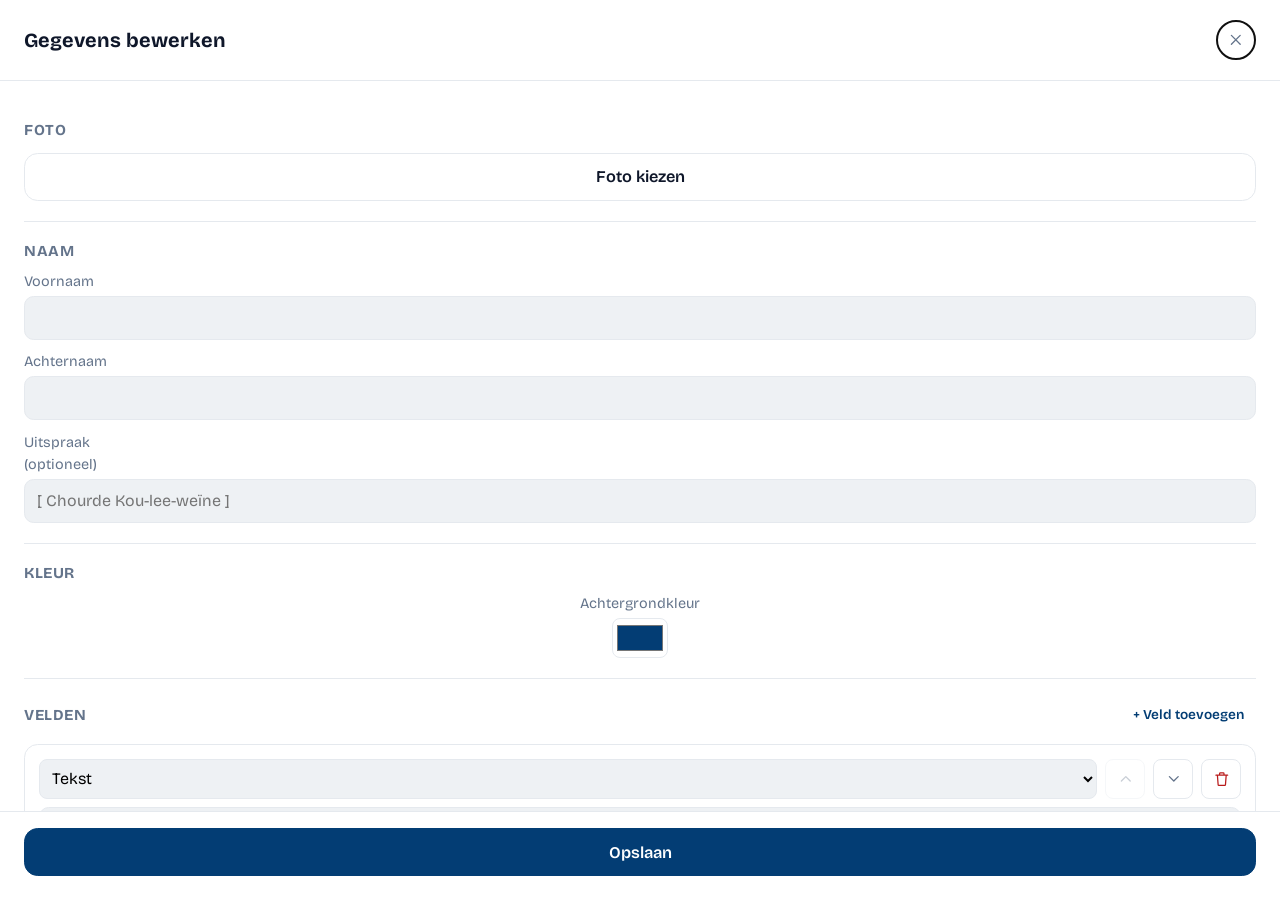
==== index.html @ f45f4175 "Add an "App installeren" ghost button below the edit button Uses the standard beforeinstallprompt fl" ====
<!doctype html>
<html lang="nl">
<head>
  <meta charset="utf-8" />
  <meta name="viewport" content="width=device-width, initial-scale=1, viewport-fit=cover" />
  <title>Visitekaartje</title>
  <meta name="description" content="Digitaal visitekaartje" />

  <meta name="theme-color" content="#ffffff" />

  <link rel="manifest" href="./manifest.webmanifest" />
  <link rel="icon" href="./assets/icons/icon-192.png" />
  <link rel="apple-touch-icon" href="./assets/icons/icon-192.png" />
  <meta name="apple-mobile-web-app-capable" content="yes" />
  <meta name="apple-mobile-web-app-status-bar-style" content="black-translucent" />
  <meta name="apple-mobile-web-app-title" content="Visitekaartje" />

  <link rel="stylesheet" href="./assets/styles.css" />
</head>
<body>
  <main class="card">
    <section class="photo">
      <img id="card-photo" class="photo-img" alt="" hidden />
      <div id="photo-placeholder" class="photo-placeholder"></div>
      <svg class="photo-wave" viewBox="0 0 360 91" preserveAspectRatio="none" aria-hidden="true">
        <path d="M170.84 32.4365C112.559 51.308 37.5 49.4563 0 32.4365V90.4563H360V10.9644C307.5 -16.0437 231 12.9562 170.84 32.4365Z" fill="currentColor"/>
      </svg>
      <button id="btn-open-qr" class="icon-tile-btn" type="button" aria-label="Toon QR-code"></button>
    </section>

    <div class="content">
      <p id="incomplete-hint" class="hint" hidden>Vul je gegevens in via "Gegevens bewerken" hieronder.</p>

      <h1 id="card-name" class="name">—</h1>
      <p id="card-phonetic" class="phonetic" hidden></p>

      <ul id="card-fields" class="fields"></ul>

      <button id="btn-edit" class="btn btn--ghost-outline" type="button">Gegevens bewerken</button>
      <button id="btn-install" class="btn btn--ghost-outline" type="button" hidden>App installeren</button>
    </div>
  </main>

  <dialog id="qr-dialog" class="dialog dialog--qr">
    <h2>Scannez pour ajouter</h2>
    <div id="qr-code" class="qr-code"></div>
    <button id="btn-close-qr" class="btn btn--secondary" type="button">Fermer</button>
  </dialog>

  <dialog id="edit-dialog" class="dialog dialog--full">
    <form id="edit-form" method="dialog" class="edit-form">
      <header class="edit-header">
        <h2>Gegevens bewerken</h2>
        <button type="button" id="btn-cancel-edit" class="icon-btn" aria-label="Sluiten">
          <svg viewBox="0 0 24 24" aria-hidden="true"><path d="M6 6l12 12M18 6 6 18" stroke="currentColor" stroke-width="1.8" stroke-linecap="round"/></svg>
        </button>
      </header>

      <div class="edit-body">
        <section class="edit-section">
          <h3>Foto</h3>
          <input type="file" id="photo-input" accept="image/*" hidden />

          <div id="photo-crop-wrap" class="photo-crop-wrap" hidden>
            <p class="hint">Tik op de foto om te bepalen welk deel vierkant wordt bijgesneden.</p>
            <div id="photo-crop-viewport" class="photo-crop-viewport">
              <img id="photo-crop-img" alt="" />
              <div id="crop-frame" class="crop-frame" hidden></div>
            </div>
            <div class="row">
              <button type="button" id="btn-use-photo" class="btn btn--primary">Foto gebruiken</button>
              <button type="button" id="btn-cancel-photo" class="btn btn--ghost">Annuleren</button>
            </div>
          </div>

          <div id="photo-preview-wrap" class="photo-preview-wrap">
            <img id="photo-preview" class="photo-preview" alt="" hidden />
            <div class="row">
              <button type="button" id="btn-choose-photo" class="btn btn--secondary">Foto kiezen</button>
              <button type="button" id="btn-remove-photo" class="btn btn--ghost" hidden>Verwijderen</button>
            </div>
          </div>
        </section>

        <section class="edit-section">
          <h3>Naam</h3>
          <label>Voornaam
            <input type="text" name="firstName" required />
          </label>
          <label>Achternaam
            <input type="text" name="lastName" required />
          </label>
          <label>Uitspraak <span class="optional">(optioneel)</span>
            <input type="text" name="phonetic" placeholder="[ Chourde Kou-lee-weïne ]" />
          </label>
        </section>

        <section class="edit-section">
          <h3>Kleur</h3>
          <label class="color-row">Achtergrondkleur
            <input type="color" name="accentColor" />
          </label>
        </section>

        <section class="edit-section">
          <div class="edit-section-header">
            <h3>Velden</h3>
            <button type="button" id="btn-add-field" class="btn btn--ghost btn--small">+ Veld toevoegen</button>
          </div>
          <ul id="field-editor-list" class="field-editor-list"></ul>
        </section>

        <section class="edit-section">
          <a class="nfc-link" href="./nfc.html">NFC-tag programmeren →</a>
        </section>
      </div>

      <div class="dialog-actions">
        <button type="submit" class="btn btn--primary">Opslaan</button>
      </div>
    </form>
  </dialog>

  <script src="./assets/qrcode.min.js"></script>
  <script type="module" src="./assets/app.js"></script>
</body>
</html>
---- assets/styles.css ----
@layer fonts, reset, tokens, components, utilities;

@layer fonts {
  @font-face {
    font-family: "Bricolage Grotesque";
    src: url("./fonts/bricolage-grotesque-latin.woff2") format("woff2");
    font-weight: 400 800;
    font-style: normal;
    font-display: swap;
  }
}

@layer reset {
  *, *::before, *::after { box-sizing: border-box; }
  html, body { height: 100%; }
  body {
    margin: 0;
    font-family: "Bricolage Grotesque", ui-rounded, system-ui, -apple-system, "Segoe UI", Roboto, sans-serif;
    -webkit-font-smoothing: antialiased;
  }
  a { color: inherit; }
  ul { list-style: none; margin: 0; padding: 0; }
  button { font: inherit; }
  input, textarea, select { font: inherit; }
  dialog { border: none; padding: 0; color: inherit; }
  dialog::backdrop { background: rgb(0 0 0 / 0.55); }
  h1, h2, h3 { margin: 0; }
}

@layer tokens {
  :root {
    --accent: #033d74;
    --bg: #eef1f4;
    --surface: #ffffff;
    --text: #0f172a;
    --text-muted: #64748b;
    --border: #e5e9ee;
    --danger: #b91c1c;

    /* fixed white text/dividers shown on top of the user's background color */
    --text-on-accent: #ffffff;
    --text-on-accent-muted: rgb(255 255 255 / 0.5);
    --border-on-accent: rgb(255 255 255 / 0.15);
    /* accent color as used for text/icons drawn on a white surface */
    --accent-on-surface: var(--accent);
  }
}

@layer components {
  body {
    background: var(--accent);
    color: var(--text);
    display: flex;
    align-items: flex-start;
    justify-content: center;
    min-height: 100dvh;
  }

  .card {
    position: relative;
    width: 100%;
    max-width: 480px;
    background: var(--accent);
    border-radius: 1.75rem;
    overflow: hidden;
    display: flex;
    flex-direction: column;
  }

  /* ---- photo ---- */

  .photo {
    position: relative;
    width: 100%;
    height: 0;
    padding-top: 100%; /* 1:1 square via the padding-top trick — aspect-ratio
      alone is unreliable on some mobile browsers when the element is also
      a flex item, so this avoids that combination entirely */
    flex-shrink: 0;
    background: linear-gradient(160deg, #b9c6d4, #7c8ea3);
  }

  .photo-img {
    position: absolute;
    inset: 0;
    width: 100%;
    height: 100%;
    object-fit: cover;
    display: block;
  }

  .photo-placeholder {
    position: absolute;
    inset: 0;
    display: flex;
    align-items: center;
    justify-content: center;
    color: #ffffff;
  }
  .photo-placeholder svg { width: 40%; height: 40%; }

  .photo-wave {
    position: absolute;
    left: 0;
    right: 0;
    bottom: -1px;
    width: 100%;
    aspect-ratio: 360 / 91;
    height: auto;
    color: var(--accent);
  }

  .icon-tile-btn {
    position: absolute;
    right: 6%;
    bottom: 14%;
    width: 21%;
    aspect-ratio: 1 / 1;
    padding: 0;
    border: none;
    background: none;
    cursor: pointer;
    color: var(--accent-on-surface);
    filter: drop-shadow(0 6px 14px rgb(0 0 0 / 0.25));
  }
  .icon-tile-btn svg { width: 100%; height: 100%; display: block; }

  /* ---- content ---- */

  .content {
    padding: 1.5rem;
  }

  .hint {
    margin: 0 0 0.75rem;
    font-size: 0.85rem;
    color: var(--text-on-accent-muted);
  }

  .name {
    font-size: clamp(1.5rem, 7vw, 1.9rem);
    font-weight: 700;
    color: var(--text-on-accent);
    line-height: 1.15;
  }

  .phonetic {
    margin: 0.2rem 0 0;
    font-style: italic;
    color: var(--text-on-accent);
    font-size: 0.95rem;
  }

  .fields {
    margin-top: 1.25rem;
  }

  .field {
    padding: 0.85rem 0;
    border-top: 1px solid var(--border-on-accent);
  }

  .field-label {
    display: block;
    font-size: 0.7rem;
    font-weight: 600;
    letter-spacing: 0.06em;
    text-transform: uppercase;
    color: var(--text-on-accent-muted);
    margin-bottom: 0.25rem;
  }

  .field-value {
    font-size: 1.05rem;
    font-weight: 500;
    color: var(--text-on-accent);
    word-break: break-word;
  }

  .field-value a { text-decoration: none; }
  .phone-cc { font-size: 0.9em; font-weight: 400; color: var(--text-on-accent-muted); }
  .phone-number { font-weight: 700; }
  .field-value div + div { margin-top: 0.1rem; }

  .btn {
    min-height: 3rem;
    padding: 0.75rem 1.25rem;
    border-radius: 0.85rem;
    border: 1px solid var(--border);
    font-size: 1.02rem;
    font-weight: 600;
    cursor: pointer;
    background: var(--surface);
    color: var(--text);
  }

  .btn--primary {
    background: var(--accent);
    color: var(--text-on-accent);
    border-color: var(--accent);
    width: 100%;
  }

  .btn--secondary {
    background: transparent;
  }

  .btn--ghost {
    background: transparent;
    border-color: transparent;
    color: var(--accent-on-surface);
  }

  .btn--small {
    min-height: auto;
    padding: 0.4rem 0.7rem;
    font-size: 0.85rem;
  }

  /* the "Gegevens bewerken" ghost button, sitting on the accent-colored
     card background — needs its own on-accent colors instead of
     .btn--ghost's on-surface ones */
  .btn--ghost-outline {
    width: 100%;
    margin-top: 1.5rem;
    background: transparent;
    border: 1px solid var(--border-on-accent);
    color: var(--text-on-accent-muted);
  }

  .btn:disabled {
    opacity: 0.45;
    cursor: not-allowed;
  }

  .icon-btn {
    width: 2.5rem;
    height: 2.5rem;
    display: inline-flex;
    align-items: center;
    justify-content: center;
    border-radius: 999px;
    border: 1px solid var(--border);
    background: var(--surface);
    color: var(--text-muted);
    cursor: pointer;
  }
  .icon-btn svg { width: 1.1rem; height: 1.1rem; }

  .nfc-link {
    display: block;
    text-align: center;
    font-size: 0.9rem;
    color: var(--accent-on-surface);
    text-decoration: underline;
  }

  /* ---- dialogs ---- */

  .dialog {
    background: var(--surface);
    color: var(--text);
    border-radius: 1.25rem;
    width: min(26rem, 92vw);
    padding: 1.75rem;
  }

  .dialog h2 { font-size: 1.25rem; }

  .dialog--qr { text-align: center; }
  .dialog--qr h2 { margin-bottom: 1.25rem; }

  .qr-code {
    margin: 0 auto 1.25rem;
    width: min(16rem, 70vw);
  }
  .qr-code svg {
    width: 100%;
    height: auto;
    display: block;
    background: #fff;
    border-radius: 0.75rem;
    padding: 0.75rem;
  }

  .dialog--full {
    width: 100vw;
    max-width: 100vw;
    height: 100dvh;
    max-height: 100dvh;
    border-radius: 0;
    padding: 0;
    margin: 0;
    inset: 0;
  }

  .edit-form {
    display: flex;
    flex-direction: column;
    height: 100%;
  }

  .edit-header {
    display: flex;
    align-items: center;
    justify-content: space-between;
    padding: 1.25rem 1.5rem;
    border-bottom: 1px solid var(--border);
  }

  .edit-body {
    flex: 1;
    overflow-y: auto;
    padding: 1.25rem 1.5rem 2rem;
  }

  .edit-section {
    padding: 1.25rem 0;
    border-bottom: 1px solid var(--border);
    display: flex;
    flex-direction: column;
    gap: 0.85rem;
  }

  .edit-section h3 {
    font-size: 0.95rem;
    text-transform: uppercase;
    letter-spacing: 0.04em;
    color: var(--text-muted);
  }

  .edit-section-header {
    display: flex;
    align-items: center;
    justify-content: space-between;
  }

  .edit-form label {
    display: flex;
    flex-direction: column;
    gap: 0.35rem;
    font-size: 0.9rem;
    color: var(--text-muted);
  }

  .optional { font-weight: 400; text-transform: none; letter-spacing: 0; }

  .edit-form input[type="text"],
  .edit-form input[type="tel"],
  .edit-form input[type="email"],
  .edit-form input[type="url"],
  .edit-form textarea {
    min-height: 2.75rem;
    padding: 0.5rem 0.75rem;
    border-radius: 0.6rem;
    border: 1px solid var(--border);
    background: var(--bg);
    color: var(--text);
    font-size: 1rem;
  }
  .edit-form textarea { resize: vertical; }

  .color-row {
    flex-direction: row;
    align-items: center;
    justify-content: space-between;
  }
  .edit-form input[type="color"] {
    width: 3.5rem;
    height: 2.5rem;
    border: 1px solid var(--border);
    border-radius: 0.5rem;
    padding: 0.15rem;
    background: var(--surface);
  }

  .row {
    display: flex;
    gap: 0.75rem;
  }
  .row .btn { flex: 1; }

  .photo-preview-wrap {
    display: flex;
    flex-direction: column;
    gap: 0.85rem;
  }
  .photo-preview {
    width: 7rem;
    height: 7rem;
    border-radius: 0.85rem;
    object-fit: cover;
    border: 1px solid var(--border);
  }

  .photo-crop-wrap {
    display: flex;
    flex-direction: column;
    gap: 0.75rem;
  }
  .photo-crop-viewport {
    position: relative;
    width: 100%;
    border-radius: 0.85rem;
    background: #000;
    cursor: crosshair;
    overflow: hidden;
  }
  .photo-crop-viewport img {
    width: 100%;
    display: block;
    user-select: none;
    pointer-events: none;
  }
  .crop-frame {
    position: absolute;
    border: 2px solid #fff;
    box-shadow: 0 0 0 9999px rgb(0 0 0 / 0.55);
    pointer-events: none;
  }

  .field-editor-list {
    display: flex;
    flex-direction: column;
    gap: 0.75rem;
  }

  .field-editor-row {
    display: flex;
    flex-direction: column;
    gap: 0.5rem;
    padding: 0.85rem;
    border: 1px solid var(--border);
    border-radius: 0.85rem;
  }

  .field-editor-row__top {
    display: flex;
    gap: 0.5rem;
    align-items: center;
  }

  .field-editor-row select {
    flex: 1;
    min-height: 2.5rem;
    border-radius: 0.5rem;
    border: 1px solid var(--border);
    background: var(--bg);
    padding: 0.3rem 0.5rem;
  }

  .field-delete-btn,
  .field-move-btn {
    width: 2.5rem;
    height: 2.5rem;
    flex: none;
    border-radius: 0.5rem;
    border: 1px solid var(--border);
    background: var(--surface);
    cursor: pointer;
    display: inline-flex;
    align-items: center;
    justify-content: center;
  }
  .field-delete-btn { color: var(--danger); }
  .field-move-btn { color: var(--text-muted); }
  .field-move-btn:disabled { opacity: 0.35; cursor: not-allowed; }
  .field-delete-btn svg, .field-move-btn svg { width: 1.1rem; height: 1.1rem; }

  .dialog-actions {
    padding: 1rem 1.5rem 1.5rem;
    border-top: 1px solid var(--border);
  }
}

@layer utilities {
  [hidden] { display: none !important; }
}
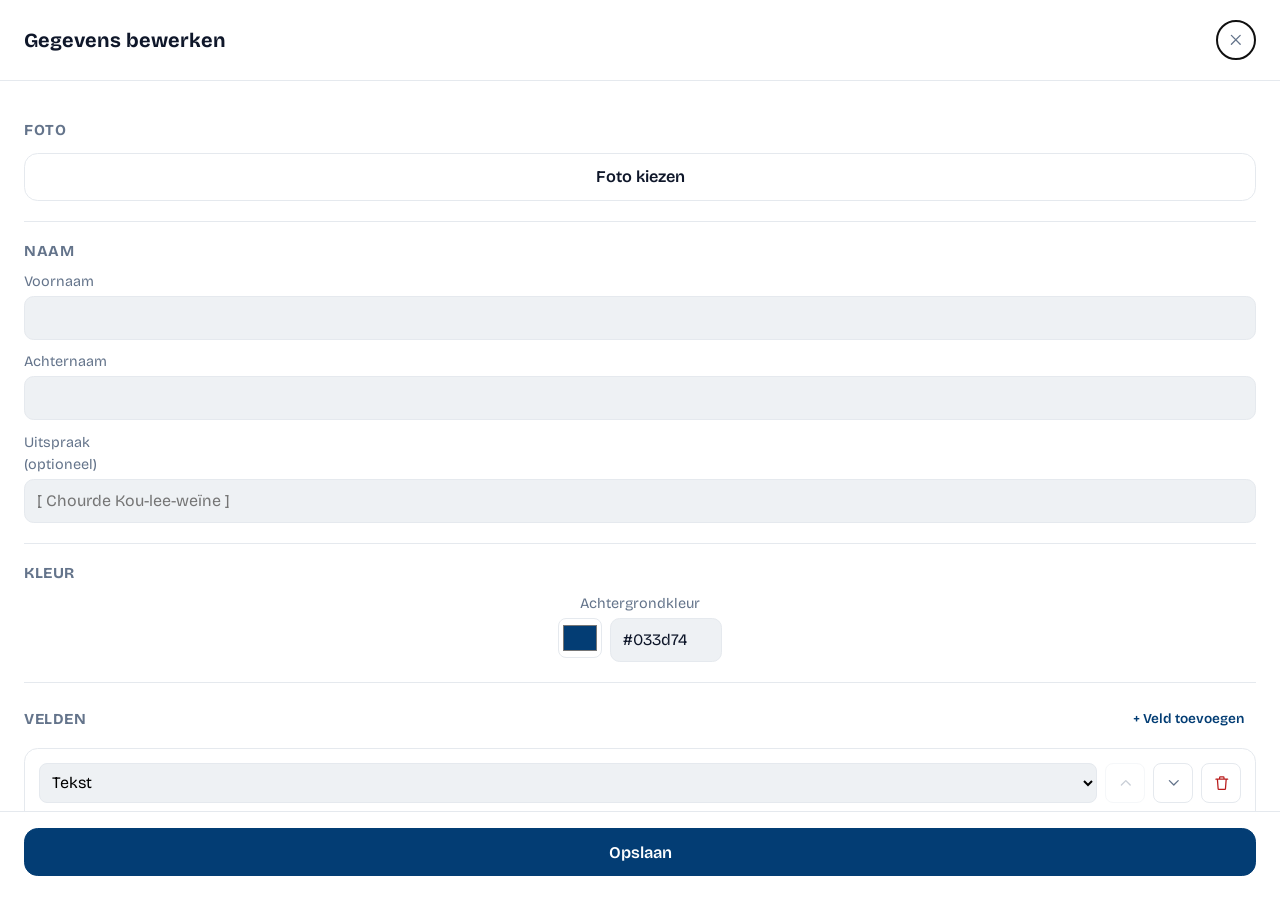
==== commit 936f7d6c: "Add a hex text input next to the color swatch Some Android devices render the native color picker's " ====
--- a/index.html
+++ b/index.html
@@ -98,7 +98,10 @@
         <section class="edit-section">
           <h3>Kleur</h3>
           <label class="color-row">Achtergrondkleur
-            <input type="color" name="accentColor" />
+            <span class="color-inputs">
+              <input type="color" name="accentColor" />
+              <input type="text" name="accentColorHex" class="color-hex-input" placeholder="#033d74" maxlength="7" autocapitalize="off" autocorrect="off" spellcheck="false" />
+            </span>
           </label>
         </section>
 
--- a/assets/styles.css
+++ b/assets/styles.css
@@ -366,12 +366,30 @@
     justify-content: space-between;
   }
   .edit-form input[type="color"] {
-    width: 3.5rem;
+    width: 2.75rem;
     height: 2.5rem;
+    flex: none;
     border: 1px solid var(--border);
     border-radius: 0.5rem;
     padding: 0.15rem;
     background: var(--surface);
+  }
+
+  .color-inputs {
+    display: flex;
+    gap: 0.5rem;
+  }
+
+  .color-hex-input {
+    width: 7rem;
+    min-height: 2.5rem;
+    padding: 0.4rem 0.6rem;
+    border-radius: 0.5rem;
+    border: 1px solid var(--border);
+    background: var(--bg);
+    color: var(--text);
+    font-size: 0.95rem;
+    text-transform: lowercase;
   }
 
   .row {
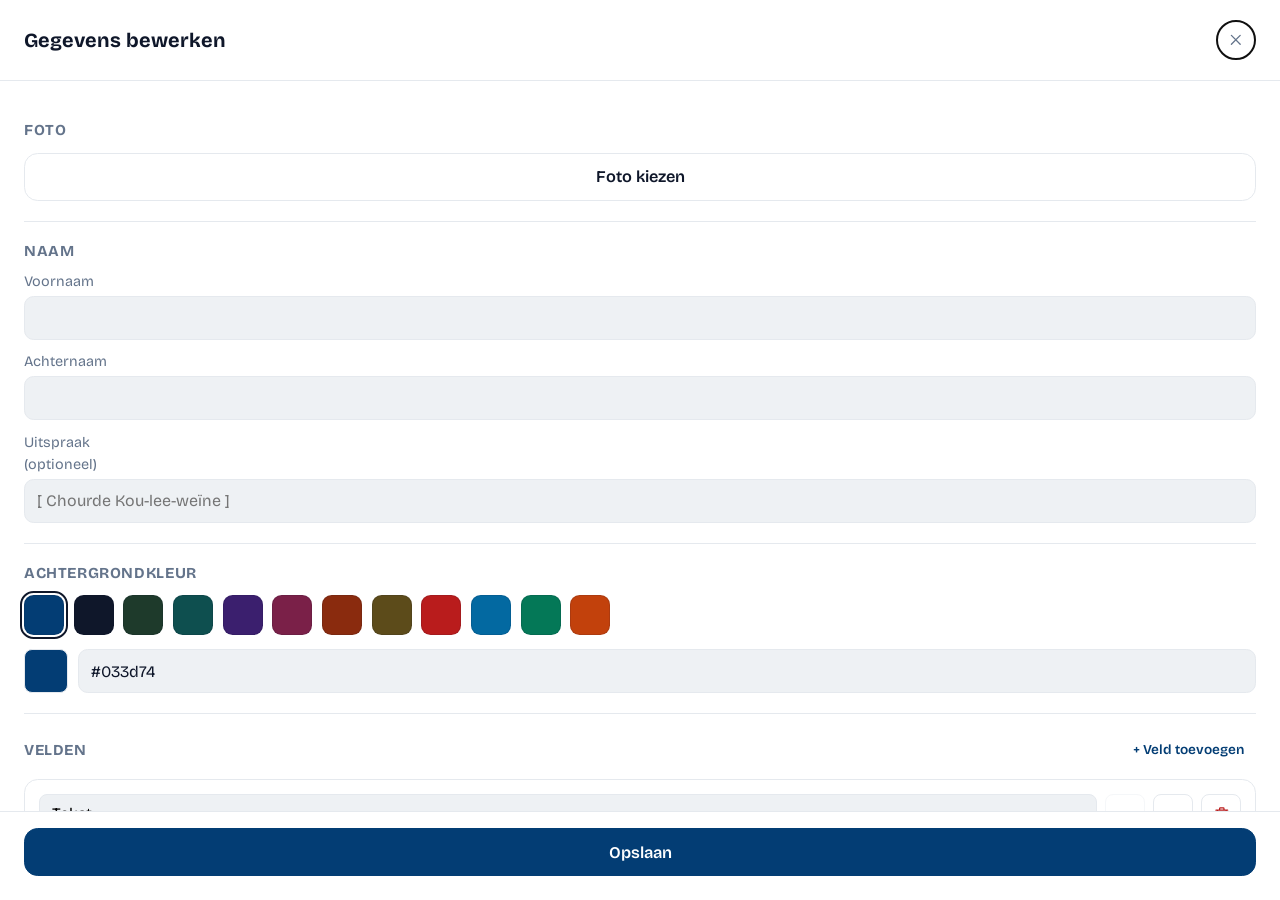
==== commit 189e4b8e: "Replace native color picker with swatches, center card, lower actions - Swap the broken-on-Android <" ====
--- a/index.html
+++ b/index.html
@@ -36,8 +36,10 @@
 
       <ul id="card-fields" class="fields"></ul>
 
-      <button id="btn-edit" class="btn btn--ghost-outline" type="button">Gegevens bewerken</button>
-      <button id="btn-install" class="btn btn--ghost-outline" type="button" hidden>App installeren</button>
+      <div class="card-actions">
+        <button id="btn-edit" class="btn btn--ghost-outline" type="button">Gegevens bewerken</button>
+        <button id="btn-install" class="btn btn--ghost-outline" type="button" hidden>App installeren</button>
+      </div>
     </div>
   </main>
 
@@ -96,13 +98,12 @@
         </section>
 
         <section class="edit-section">
-          <h3>Kleur</h3>
-          <label class="color-row">Achtergrondkleur
-            <span class="color-inputs">
-              <input type="color" name="accentColor" />
-              <input type="text" name="accentColorHex" class="color-hex-input" placeholder="#033d74" maxlength="7" autocapitalize="off" autocorrect="off" spellcheck="false" />
-            </span>
-          </label>
+          <h3>Achtergrondkleur</h3>
+          <div id="color-swatches" class="color-swatches"></div>
+          <div class="color-hex-row">
+            <span id="color-preview" class="color-preview" aria-hidden="true"></span>
+            <input type="text" name="accentColorHex" class="color-hex-input" placeholder="#033d74" maxlength="7" autocapitalize="off" autocorrect="off" spellcheck="false" inputmode="text" />
+          </div>
         </section>
 
         <section class="edit-section">
--- a/assets/styles.css
+++ b/assets/styles.css
@@ -43,6 +43,9 @@
     --border-on-accent: rgb(255 255 255 / 0.15);
     /* accent color as used for text/icons drawn on a white surface */
     --accent-on-surface: var(--accent);
+    /* lighter tint of the accent color, used as the page background behind
+       the card on screens wide enough to show it as a floating "window" */
+    --page-bg: var(--accent);
   }
 }
 
@@ -61,10 +64,29 @@
     width: 100%;
     max-width: 480px;
     background: var(--accent);
-    border-radius: 1.75rem;
+    border-radius: 0;
     overflow: hidden;
     display: flex;
     flex-direction: column;
+  }
+
+  /* Below this, the card is edge-to-edge and rounded corners just look like
+     a rendering glitch against the physical screen edge. This has to be
+     wider than the card's own max-width (480px) — otherwise there's a gap
+     where the viewport is wide enough to trigger rounding but not wide
+     enough to actually show any page background around the card, which
+     brings back the exact same glitch this is meant to avoid. */
+  @media (min-width: 520px) {
+    body {
+      background: var(--page-bg);
+      align-items: center;
+      padding: 1.5rem 0;
+    }
+
+    .card {
+      border-radius: 1.75rem;
+      box-shadow: 0 20px 45px -25px rgb(15 23 42 / 0.35);
+    }
   }
 
   /* ---- photo ---- */
@@ -178,7 +200,7 @@
   }
 
   .field-value a { text-decoration: none; }
-  .phone-cc { font-size: 0.9em; font-weight: 400; color: var(--text-on-accent-muted); }
+  .phone-cc { font-size: 0.9em; font-weight: 400; color: var(--text-on-accent); }
   .phone-number { font-weight: 700; }
   .field-value div + div { margin-top: 0.1rem; }
 
@@ -222,10 +244,18 @@
      .btn--ghost's on-surface ones */
   .btn--ghost-outline {
     width: 100%;
-    margin-top: 1.5rem;
     background: transparent;
     border: 1px solid var(--border-on-accent);
     color: var(--text-on-accent-muted);
+  }
+
+  /* Pushed well below the content so the card reads as "done" at the fold;
+     the edit/install buttons are a deliberate scroll away. */
+  .card-actions {
+    margin-top: 6rem;
+    display: flex;
+    flex-direction: column;
+    gap: 0.75rem;
   }
 
   .btn:disabled {
@@ -360,35 +390,47 @@
   }
   .edit-form textarea { resize: vertical; }
 
-  .color-row {
-    flex-direction: row;
-    align-items: center;
-    justify-content: space-between;
-  }
-  .edit-form input[type="color"] {
+  .color-swatches {
+    display: grid;
+    grid-template-columns: repeat(auto-fill, minmax(2.5rem, 1fr));
+    gap: 0.6rem;
+  }
+
+  .color-swatch {
+    aspect-ratio: 1 / 1;
+    border-radius: 0.6rem;
+    border: 1px solid rgb(15 23 42 / 0.12);
+    cursor: pointer;
+    padding: 0;
+  }
+  .color-swatch[aria-pressed="true"] {
+    outline: 2px solid var(--text);
+    outline-offset: 2px;
+  }
+
+  .color-hex-row {
+    display: flex;
+    align-items: center;
+    gap: 0.6rem;
+  }
+
+  .color-preview {
     width: 2.75rem;
-    height: 2.5rem;
+    height: 2.75rem;
     flex: none;
-    border: 1px solid var(--border);
     border-radius: 0.5rem;
-    padding: 0.15rem;
-    background: var(--surface);
-  }
-
-  .color-inputs {
-    display: flex;
-    gap: 0.5rem;
+    border: 1px solid var(--border);
   }
 
   .color-hex-input {
-    width: 7rem;
-    min-height: 2.5rem;
-    padding: 0.4rem 0.6rem;
+    flex: 1;
+    min-height: 2.75rem;
+    padding: 0.4rem 0.75rem;
     border-radius: 0.5rem;
     border: 1px solid var(--border);
     background: var(--bg);
     color: var(--text);
-    font-size: 0.95rem;
+    font-size: 1rem;
     text-transform: lowercase;
   }
 
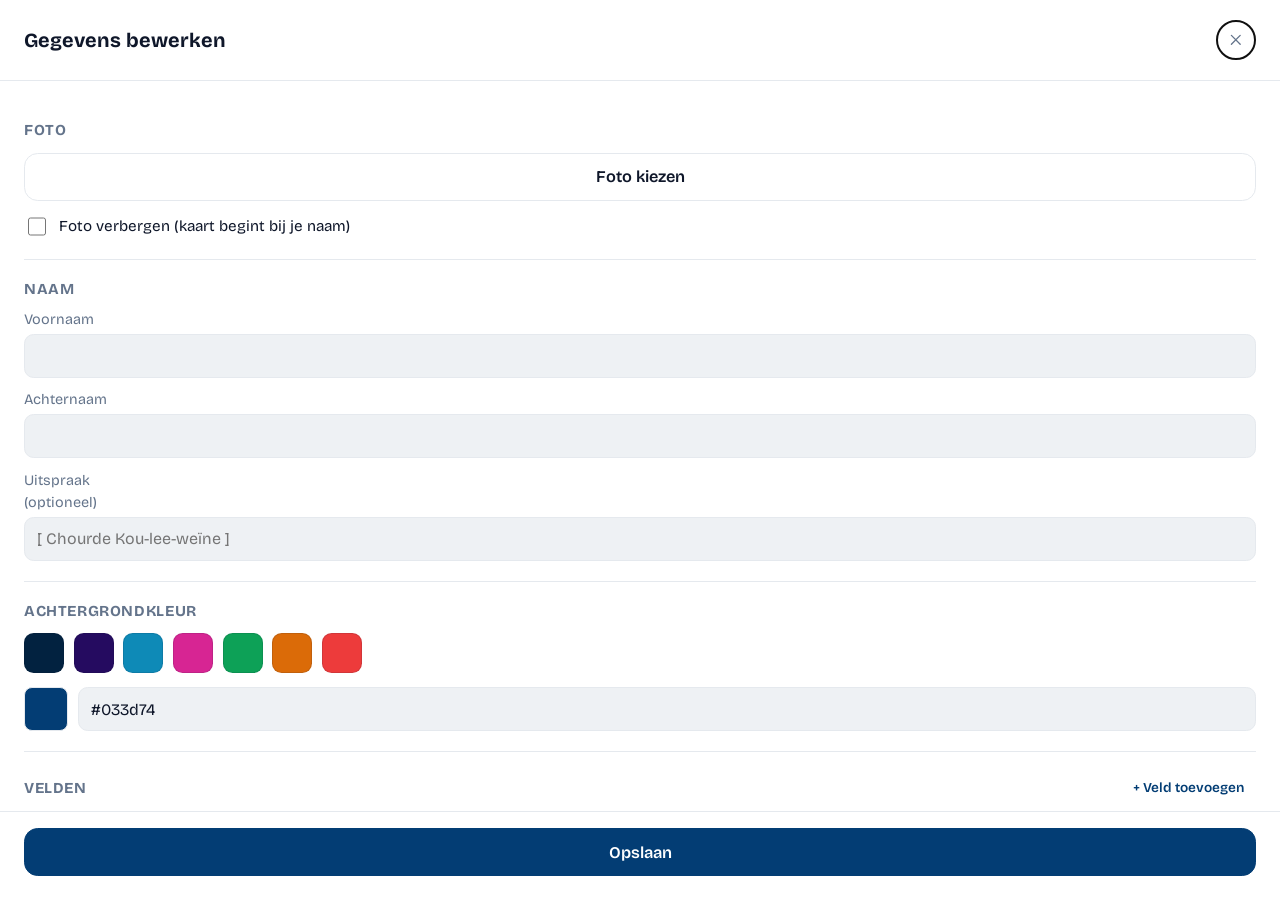
==== commit e7057aae: "Use custom preset colors and add a hide-photo option - Replace the preset swatches with the seven br" ====
--- a/index.html
+++ b/index.html
@@ -82,6 +82,11 @@
               <button type="button" id="btn-remove-photo" class="btn btn--ghost" hidden>Verwijderen</button>
             </div>
           </div>
+
+          <label class="checkbox-row">
+            <input type="checkbox" name="hidePhoto" />
+            <span>Foto verbergen (kaart begint bij je naam)</span>
+          </label>
         </section>
 
         <section class="edit-section">
--- a/assets/styles.css
+++ b/assets/styles.css
@@ -147,6 +147,21 @@
   }
   .icon-tile-btn svg { width: 100%; height: 100%; display: block; }
 
+  /* ---- no-photo mode ---- */
+
+  .card--no-photo .photo { display: none; }
+
+  /* extra breathing room above the name when there's no photo header */
+  .card--no-photo .content { padding-top: 2.75rem; }
+
+  /* QR tile moves into the content, right-aligned above the name */
+  .card--no-photo .icon-tile-btn {
+    position: static;
+    width: 4rem;
+    display: block;
+    margin: 0 0 1.25rem auto;
+  }
+
   /* ---- content ---- */
 
   .content {
@@ -440,6 +455,21 @@
   }
   .row .btn { flex: 1; }
 
+  .edit-form .checkbox-row {
+    flex-direction: row;
+    align-items: center;
+    gap: 0.6rem;
+    cursor: pointer;
+    color: var(--text);
+    font-size: 0.95rem;
+  }
+  .checkbox-row input[type="checkbox"] {
+    width: 1.15rem;
+    height: 1.15rem;
+    flex: none;
+    accent-color: var(--accent);
+  }
+
   .photo-preview-wrap {
     display: flex;
     flex-direction: column;
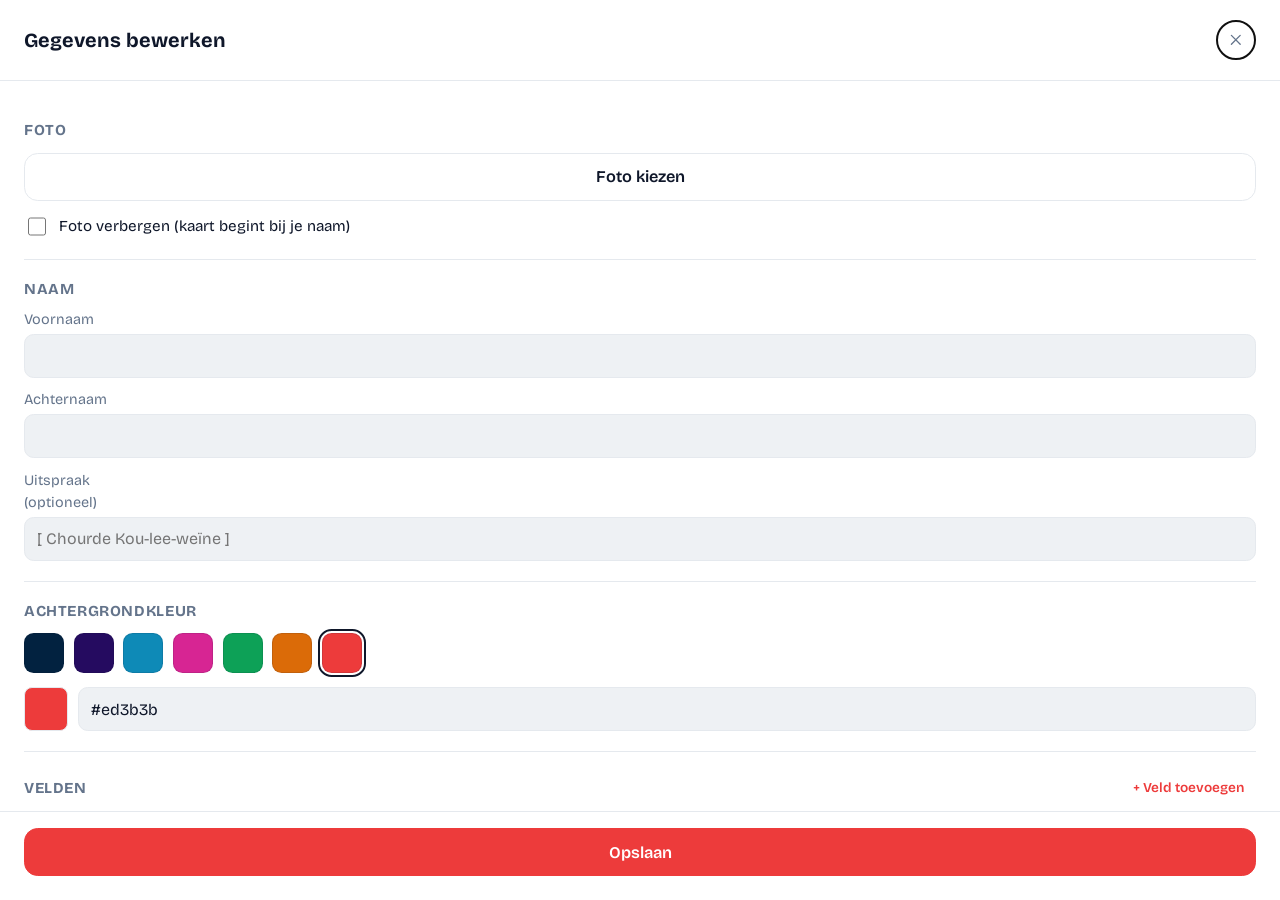
==== commit b4797c45: "Make red (#ed3b3b) the default color Applies to the default card accent, the CSS fallback, the hex f" ====
--- a/index.html
+++ b/index.html
@@ -6,7 +6,7 @@
   <title>Visitekaartje</title>
   <meta name="description" content="Digitaal visitekaartje" />
 
-  <meta name="theme-color" content="#ffffff" />
+  <meta name="theme-color" content="#ed3b3b" />
 
   <link rel="manifest" href="./manifest.webmanifest" />
   <link rel="icon" href="./assets/icons/icon-192.png" />
@@ -107,7 +107,7 @@
           <div id="color-swatches" class="color-swatches"></div>
           <div class="color-hex-row">
             <span id="color-preview" class="color-preview" aria-hidden="true"></span>
-            <input type="text" name="accentColorHex" class="color-hex-input" placeholder="#033d74" maxlength="7" autocapitalize="off" autocorrect="off" spellcheck="false" inputmode="text" />
+            <input type="text" name="accentColorHex" class="color-hex-input" placeholder="#ed3b3b" maxlength="7" autocapitalize="off" autocorrect="off" spellcheck="false" inputmode="text" />
           </div>
         </section>
 
--- a/assets/styles.css
+++ b/assets/styles.css
@@ -29,7 +29,7 @@
 
 @layer tokens {
   :root {
-    --accent: #033d74;
+    --accent: #ed3b3b;
     --bg: #eef1f4;
     --surface: #ffffff;
     --text: #0f172a;
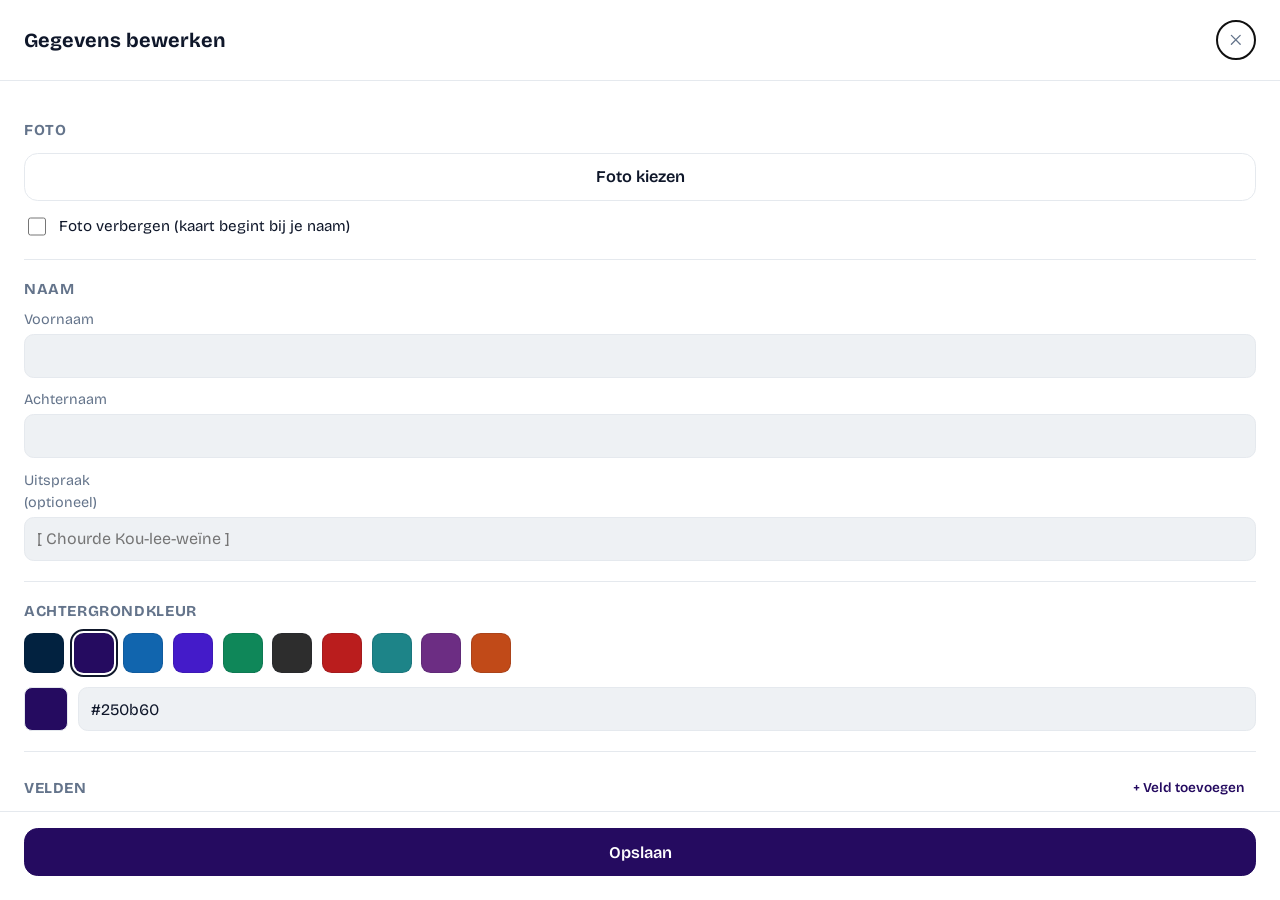
==== commit 0a10af1a: "Update preset palette and make dark purple (#250b60) the default Replaces the ten preset swatches wi" ====
--- a/index.html
+++ b/index.html
@@ -6,7 +6,7 @@
   <title>Visitekaartje</title>
   <meta name="description" content="Digitaal visitekaartje" />
 
-  <meta name="theme-color" content="#ed3b3b" />
+  <meta name="theme-color" content="#250b60" />
 
   <link rel="manifest" href="./manifest.webmanifest" />
   <link rel="icon" href="./assets/icons/icon-192.png" />
@@ -107,7 +107,7 @@
           <div id="color-swatches" class="color-swatches"></div>
           <div class="color-hex-row">
             <span id="color-preview" class="color-preview" aria-hidden="true"></span>
-            <input type="text" name="accentColorHex" class="color-hex-input" placeholder="#ed3b3b" maxlength="7" autocapitalize="off" autocorrect="off" spellcheck="false" inputmode="text" />
+            <input type="text" name="accentColorHex" class="color-hex-input" placeholder="#250b60" maxlength="7" autocapitalize="off" autocorrect="off" spellcheck="false" inputmode="text" />
           </div>
         </section>
 
--- a/assets/styles.css
+++ b/assets/styles.css
@@ -29,7 +29,7 @@
 
 @layer tokens {
   :root {
-    --accent: #ed3b3b;
+    --accent: #250b60;
     --bg: #eef1f4;
     --surface: #ffffff;
     --text: #0f172a;
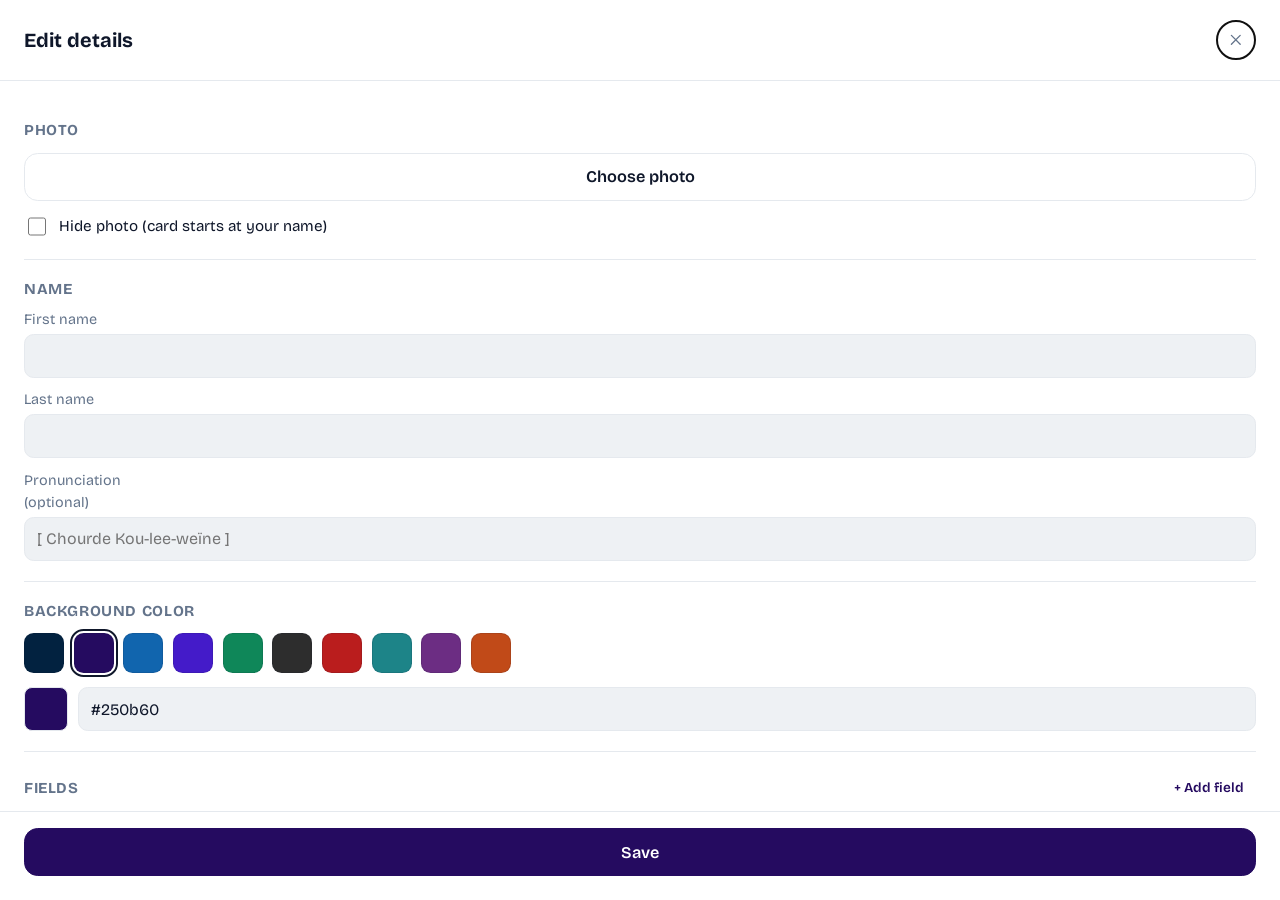
==== commit 9464420a: "Translate all Dutch UI microcopy to English Covers the card, the edit dialog, the field editor (labe" ====
--- a/index.html
+++ b/index.html
@@ -1,10 +1,10 @@
 <!doctype html>
-<html lang="nl">
+<html lang="en">
 <head>
   <meta charset="utf-8" />
   <meta name="viewport" content="width=device-width, initial-scale=1, viewport-fit=cover" />
-  <title>Visitekaartje</title>
-  <meta name="description" content="Digitaal visitekaartje" />
+  <title>Business card</title>
+  <meta name="description" content="Digital business card" />
 
   <meta name="theme-color" content="#250b60" />
 
@@ -13,7 +13,7 @@
   <link rel="apple-touch-icon" href="./assets/icons/icon-192.png" />
   <meta name="apple-mobile-web-app-capable" content="yes" />
   <meta name="apple-mobile-web-app-status-bar-style" content="black-translucent" />
-  <meta name="apple-mobile-web-app-title" content="Visitekaartje" />
+  <meta name="apple-mobile-web-app-title" content="Business card" />
 
   <link rel="stylesheet" href="./assets/styles.css" />
 </head>
@@ -25,11 +25,11 @@
       <svg class="photo-wave" viewBox="0 0 360 91" preserveAspectRatio="none" aria-hidden="true">
         <path d="M170.84 32.4365C112.559 51.308 37.5 49.4563 0 32.4365V90.4563H360V10.9644C307.5 -16.0437 231 12.9562 170.84 32.4365Z" fill="currentColor"/>
       </svg>
-      <button id="btn-open-qr" class="icon-tile-btn" type="button" aria-label="Toon QR-code"></button>
+      <button id="btn-open-qr" class="icon-tile-btn" type="button" aria-label="Show QR code"></button>
     </section>
 
     <div class="content">
-      <p id="incomplete-hint" class="hint" hidden>Vul je gegevens in via "Gegevens bewerken" hieronder.</p>
+      <p id="incomplete-hint" class="hint" hidden>Fill in your details via "Edit details" below.</p>
 
       <h1 id="card-name" class="name">—</h1>
       <p id="card-phonetic" class="phonetic" hidden></p>
@@ -37,8 +37,8 @@
       <ul id="card-fields" class="fields"></ul>
 
       <div class="card-actions">
-        <button id="btn-edit" class="btn btn--ghost-outline" type="button">Gegevens bewerken</button>
-        <button id="btn-install" class="btn btn--ghost-outline" type="button" hidden>App installeren</button>
+        <button id="btn-edit" class="btn btn--ghost-outline" type="button">Edit details</button>
+        <button id="btn-install" class="btn btn--ghost-outline" type="button" hidden>Install app</button>
       </div>
     </div>
   </main>
@@ -52,58 +52,58 @@
   <dialog id="edit-dialog" class="dialog dialog--full">
     <form id="edit-form" method="dialog" class="edit-form">
       <header class="edit-header">
-        <h2>Gegevens bewerken</h2>
-        <button type="button" id="btn-cancel-edit" class="icon-btn" aria-label="Sluiten">
+        <h2>Edit details</h2>
+        <button type="button" id="btn-cancel-edit" class="icon-btn" aria-label="Close">
           <svg viewBox="0 0 24 24" aria-hidden="true"><path d="M6 6l12 12M18 6 6 18" stroke="currentColor" stroke-width="1.8" stroke-linecap="round"/></svg>
         </button>
       </header>
 
       <div class="edit-body">
         <section class="edit-section">
-          <h3>Foto</h3>
+          <h3>Photo</h3>
           <input type="file" id="photo-input" accept="image/*" hidden />
 
           <div id="photo-crop-wrap" class="photo-crop-wrap" hidden>
-            <p class="hint">Tik op de foto om te bepalen welk deel vierkant wordt bijgesneden.</p>
+            <p class="hint">Tap the photo to choose which part is cropped to a square.</p>
             <div id="photo-crop-viewport" class="photo-crop-viewport">
               <img id="photo-crop-img" alt="" />
               <div id="crop-frame" class="crop-frame" hidden></div>
             </div>
             <div class="row">
-              <button type="button" id="btn-use-photo" class="btn btn--primary">Foto gebruiken</button>
-              <button type="button" id="btn-cancel-photo" class="btn btn--ghost">Annuleren</button>
+              <button type="button" id="btn-use-photo" class="btn btn--primary">Use photo</button>
+              <button type="button" id="btn-cancel-photo" class="btn btn--ghost">Cancel</button>
             </div>
           </div>
 
           <div id="photo-preview-wrap" class="photo-preview-wrap">
             <img id="photo-preview" class="photo-preview" alt="" hidden />
             <div class="row">
-              <button type="button" id="btn-choose-photo" class="btn btn--secondary">Foto kiezen</button>
-              <button type="button" id="btn-remove-photo" class="btn btn--ghost" hidden>Verwijderen</button>
+              <button type="button" id="btn-choose-photo" class="btn btn--secondary">Choose photo</button>
+              <button type="button" id="btn-remove-photo" class="btn btn--ghost" hidden>Remove</button>
             </div>
           </div>
 
           <label class="checkbox-row">
             <input type="checkbox" name="hidePhoto" />
-            <span>Foto verbergen (kaart begint bij je naam)</span>
+            <span>Hide photo (card starts at your name)</span>
           </label>
         </section>
 
         <section class="edit-section">
-          <h3>Naam</h3>
-          <label>Voornaam
+          <h3>Name</h3>
+          <label>First name
             <input type="text" name="firstName" required />
           </label>
-          <label>Achternaam
+          <label>Last name
             <input type="text" name="lastName" required />
           </label>
-          <label>Uitspraak <span class="optional">(optioneel)</span>
+          <label>Pronunciation <span class="optional">(optional)</span>
             <input type="text" name="phonetic" placeholder="[ Chourde Kou-lee-weïne ]" />
           </label>
         </section>
 
         <section class="edit-section">
-          <h3>Achtergrondkleur</h3>
+          <h3>Background color</h3>
           <div id="color-swatches" class="color-swatches"></div>
           <div class="color-hex-row">
             <span id="color-preview" class="color-preview" aria-hidden="true"></span>
@@ -113,19 +113,19 @@
 
         <section class="edit-section">
           <div class="edit-section-header">
-            <h3>Velden</h3>
-            <button type="button" id="btn-add-field" class="btn btn--ghost btn--small">+ Veld toevoegen</button>
+            <h3>Fields</h3>
+            <button type="button" id="btn-add-field" class="btn btn--ghost btn--small">+ Add field</button>
           </div>
           <ul id="field-editor-list" class="field-editor-list"></ul>
         </section>
 
         <section class="edit-section">
-          <a class="nfc-link" href="./nfc.html">NFC-tag programmeren →</a>
+          <a class="nfc-link" href="./nfc.html">Program NFC tag →</a>
         </section>
       </div>
 
       <div class="dialog-actions">
-        <button type="submit" class="btn btn--primary">Opslaan</button>
+        <button type="submit" class="btn btn--primary">Save</button>
       </div>
     </form>
   </dialog>
